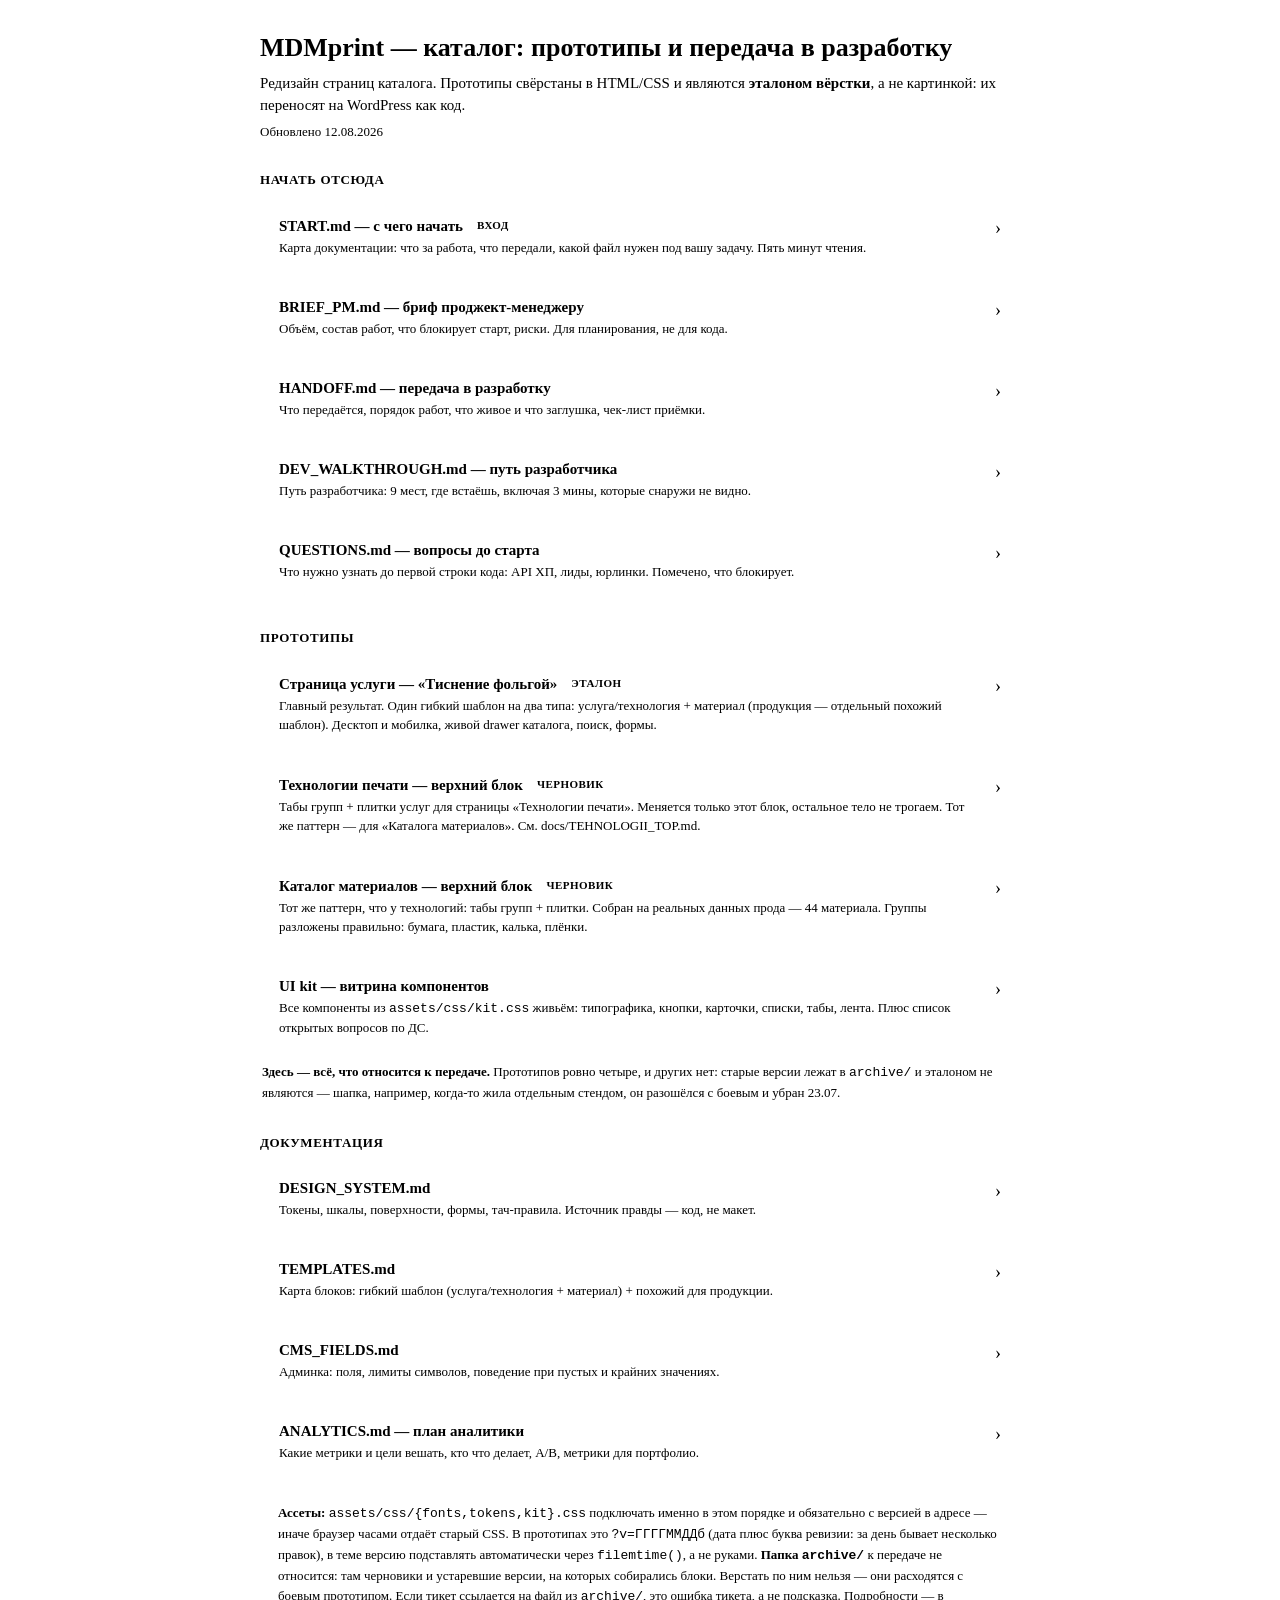
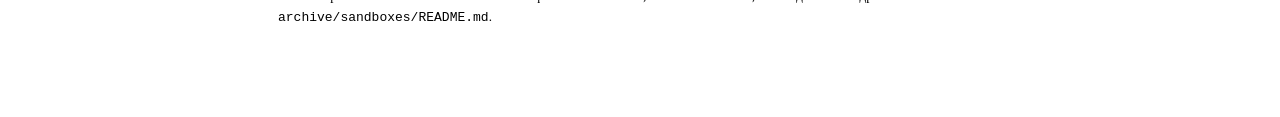
==== index.html @ 288db7f9 "Доки: точка входа START.md, переписан HANDOFF Разработчики пожаловались, что документацию тяжело чит" ====
<!DOCTYPE html>
<html lang="ru">
<head>
<meta charset="UTF-8">
<meta name="viewport" content="width=device-width, initial-scale=1">
<title>MDMprint — прототипы и передача в разработку</title>
<link rel="stylesheet" href="assets/css/fonts.css?v=20260720a">
<link rel="stylesheet" href="assets/css/tokens.css?v=20260722b">
<style>
  *{box-sizing:border-box;margin:0;padding:0}
  body{font-family:var(--font-body);color:var(--text-primary);background:var(--surface-subtle);
    padding:32px 20px 80px;-webkit-font-smoothing:antialiased}
  .wrap{max-width:760px;margin:0 auto}
  h1{font-family:var(--font-head);font-size:26px;line-height:32px;margin-bottom:8px}
  .sub{color:var(--text-secondary);font-size:15px;line-height:22px;margin-bottom:8px}
  .upd{color:var(--text-tertiary,var(--text-secondary));font-size:13px;margin-bottom:32px}
  h2{font-family:var(--font-head);font-size:13px;text-transform:uppercase;letter-spacing:.05em;
    color:var(--text-secondary);margin:32px 0 12px}
  a.row{display:flex;align-items:flex-start;gap:14px;padding:16px 18px;background:var(--surface-card);
    border:1px solid transparent;border-radius:var(--radius-md);margin-bottom:8px;
    text-decoration:none;color:var(--text-primary);transition:border-color .15s,box-shadow .15s}
  a.row:hover{border-color:var(--brand);box-shadow:0 4px 16px rgba(0,0,0,.06)}
  a.row b{font-size:15px;font-weight:700;display:block}
  a.row .d{font-size:13px;line-height:19px;color:var(--text-secondary);display:block;margin-top:3px}
  a.row .arr{margin-left:auto;color:var(--text-secondary);font-size:18px;line-height:1;padding-top:2px}
  .tag{display:inline-block;font-size:11px;font-weight:700;text-transform:uppercase;letter-spacing:.04em;
    background:var(--brand);color:var(--text-primary);border-radius:var(--radius-inside);
    padding:2px 6px;margin-left:8px;vertical-align:2px}
  .tag--wip{background:var(--surface-on-light);color:var(--text-secondary)}
  .note{background:var(--surface-card);border-radius:var(--radius-md);padding:16px 18px;
    font-size:13px;line-height:20px;color:var(--text-secondary);margin-top:8px}
  .note b{color:var(--text-primary)}
  .refs{font-size:13px;line-height:20px;color:var(--text-secondary);margin:6px 2px 0}
  .refs a{color:var(--text-primary);text-decoration:underline;text-underline-offset:2px}
</style>
</head>
<body>
<div class="wrap">
  <h1>MDMprint — каталог: прототипы и передача в разработку</h1>
  <p class="sub">Редизайн страниц каталога. Прототипы свёрстаны в HTML/CSS и являются
    <b>эталоном вёрстки</b>, а не картинкой: их переносят на WordPress как код.</p>
  <p class="upd">Обновлено 12.08.2026</p>

  <h2>Начать отсюда</h2>
  <a class="row" href="docs.html?doc=START.md">
    <span><b>START.md — с чего начать<span class="tag">вход</span></b>
      <span class="d">Карта документации: что за работа, что передали, какой файл нужен под вашу задачу. Пять минут чтения.</span></span>
    <span class="arr">›</span>
  </a>
  <a class="row" href="docs.html?doc=BRIEF_PM.md">
    <span><b>BRIEF_PM.md — бриф проджект-менеджеру</b>
      <span class="d">Объём, состав работ, что блокирует старт, риски. Для планирования, не для кода.</span></span>
    <span class="arr">›</span>
  </a>
  <a class="row" href="docs.html?doc=HANDOFF.md">
    <span><b>HANDOFF.md — передача в разработку</b>
      <span class="d">Что передаётся, порядок работ, что живое и что заглушка, чек-лист приёмки.</span></span>
    <span class="arr">›</span>
  </a>
  <a class="row" href="docs.html?doc=DEV_WALKTHROUGH.md">
    <span><b>DEV_WALKTHROUGH.md — путь разработчика</b>
      <span class="d">Путь разработчика: 9 мест, где встаёшь, включая 3 мины, которые снаружи не видно.</span></span>
    <span class="arr">›</span>
  </a>
  <a class="row" href="docs.html?doc=QUESTIONS.md">
    <span><b>QUESTIONS.md — вопросы до старта</b>
      <span class="d">Что нужно узнать до первой строки кода: API ХП, лиды, юрлинки. Помечено, что блокирует.</span></span>
    <span class="arr">›</span>
  </a>

  <h2>Прототипы</h2>
  <a class="row" href="prototypes/usluga.html">
    <span><b>Страница услуги — «Тиснение фольгой»<span class="tag">эталон</span></b>
      <span class="d">Главный результат. Один гибкий шаблон на два типа: услуга/технология + материал (продукция — отдельный похожий шаблон).
        Десктоп и мобилка, живой drawer каталога, поиск, формы.</span></span>
    <span class="arr">›</span>
  </a>
  <a class="row" href="prototypes/tehnologii-top.html">
    <span><b>Технологии печати — верхний блок<span class="tag tag--wip">черновик</span></b>
      <span class="d">Табы групп + плитки услуг для страницы «Технологии печати». Меняется только этот блок,
        остальное тело не трогаем. Тот же паттерн — для «Каталога материалов». См. docs/TEHNOLOGII_TOP.md.</span></span>
    <span class="arr">›</span>
  </a>
  <a class="row" href="prototypes/materialy-top.html">
    <span><b>Каталог материалов — верхний блок<span class="tag tag--wip">черновик</span></b>
      <span class="d">Тот же паттерн, что у технологий: табы групп + плитки. Собран на реальных
        данных прода — 44 материала. Группы разложены правильно: бумага, пластик, калька, плёнки.</span></span>
    <span class="arr">›</span>
  </a>
  <a class="row" href="prototypes/kit.html">
    <span><b>UI kit — витрина компонентов</b>
      <span class="d">Все компоненты из <code>assets/css/kit.css</code> живьём: типографика, кнопки,
        карточки, списки, табы, лента. Плюс список открытых вопросов по ДС.</span></span>
    <span class="arr">›</span>
  </a>
  <p class="refs"><b>Здесь — всё, что относится к передаче.</b> Прототипов ровно четыре, и других
    нет: старые версии лежат в <code>archive/</code> и эталоном не являются — шапка, например,
    когда-то жила отдельным стендом, он разошёлся с боевым и убран 23.07.</p>

  <h2>Документация</h2>
  <a class="row" href="docs.html?doc=DESIGN_SYSTEM.md">
    <span><b>DESIGN_SYSTEM.md</b>
      <span class="d">Токены, шкалы, поверхности, формы, тач-правила. Источник правды — код, не макет.</span></span>
    <span class="arr">›</span>
  </a>
  <a class="row" href="docs.html?doc=TEMPLATES.md">
    <span><b>TEMPLATES.md</b>
      <span class="d">Карта блоков: гибкий шаблон (услуга/технология + материал) + похожий для продукции.</span></span>
    <span class="arr">›</span>
  </a>
  <a class="row" href="docs.html?doc=CMS_FIELDS.md">
    <span><b>CMS_FIELDS.md</b>
      <span class="d">Админка: поля, лимиты символов, поведение при пустых и крайних значениях.</span></span>
    <span class="arr">›</span>
  </a>
  <a class="row" href="docs.html?doc=ANALYTICS.md">
    <span><b>ANALYTICS.md — план аналитики</b>
      <span class="d">Какие метрики и цели вешать, кто что делает, A/B, метрики для портфолио.</span></span>
    <span class="arr">›</span>
  </a>

  <div class="note">
    <b>Ассеты:</b> <code>assets/css/{fonts,tokens,kit}.css</code> подключать именно в этом порядке
    и обязательно с версией в адресе — иначе браузер часами отдаёт старый CSS. В прототипах это
    <code>?v=ГГГГММДДб</code> (дата плюс буква ревизии: за день бывает несколько правок), в теме
    версию подставлять автоматически через <code>filemtime()</code>, а не руками.
    <b>Папка <code>archive/</code></b> к передаче не относится: там черновики и устаревшие версии,
    на которых собирались блоки. Верстать по ним нельзя — они расходятся с боевым прототипом.
    Если тикет ссылается на файл из <code>archive/</code>, это ошибка тикета, а не подсказка.
    Подробности — в <code>archive/sandboxes/README.md</code>.
  </div>
</div>
</body>
</html>
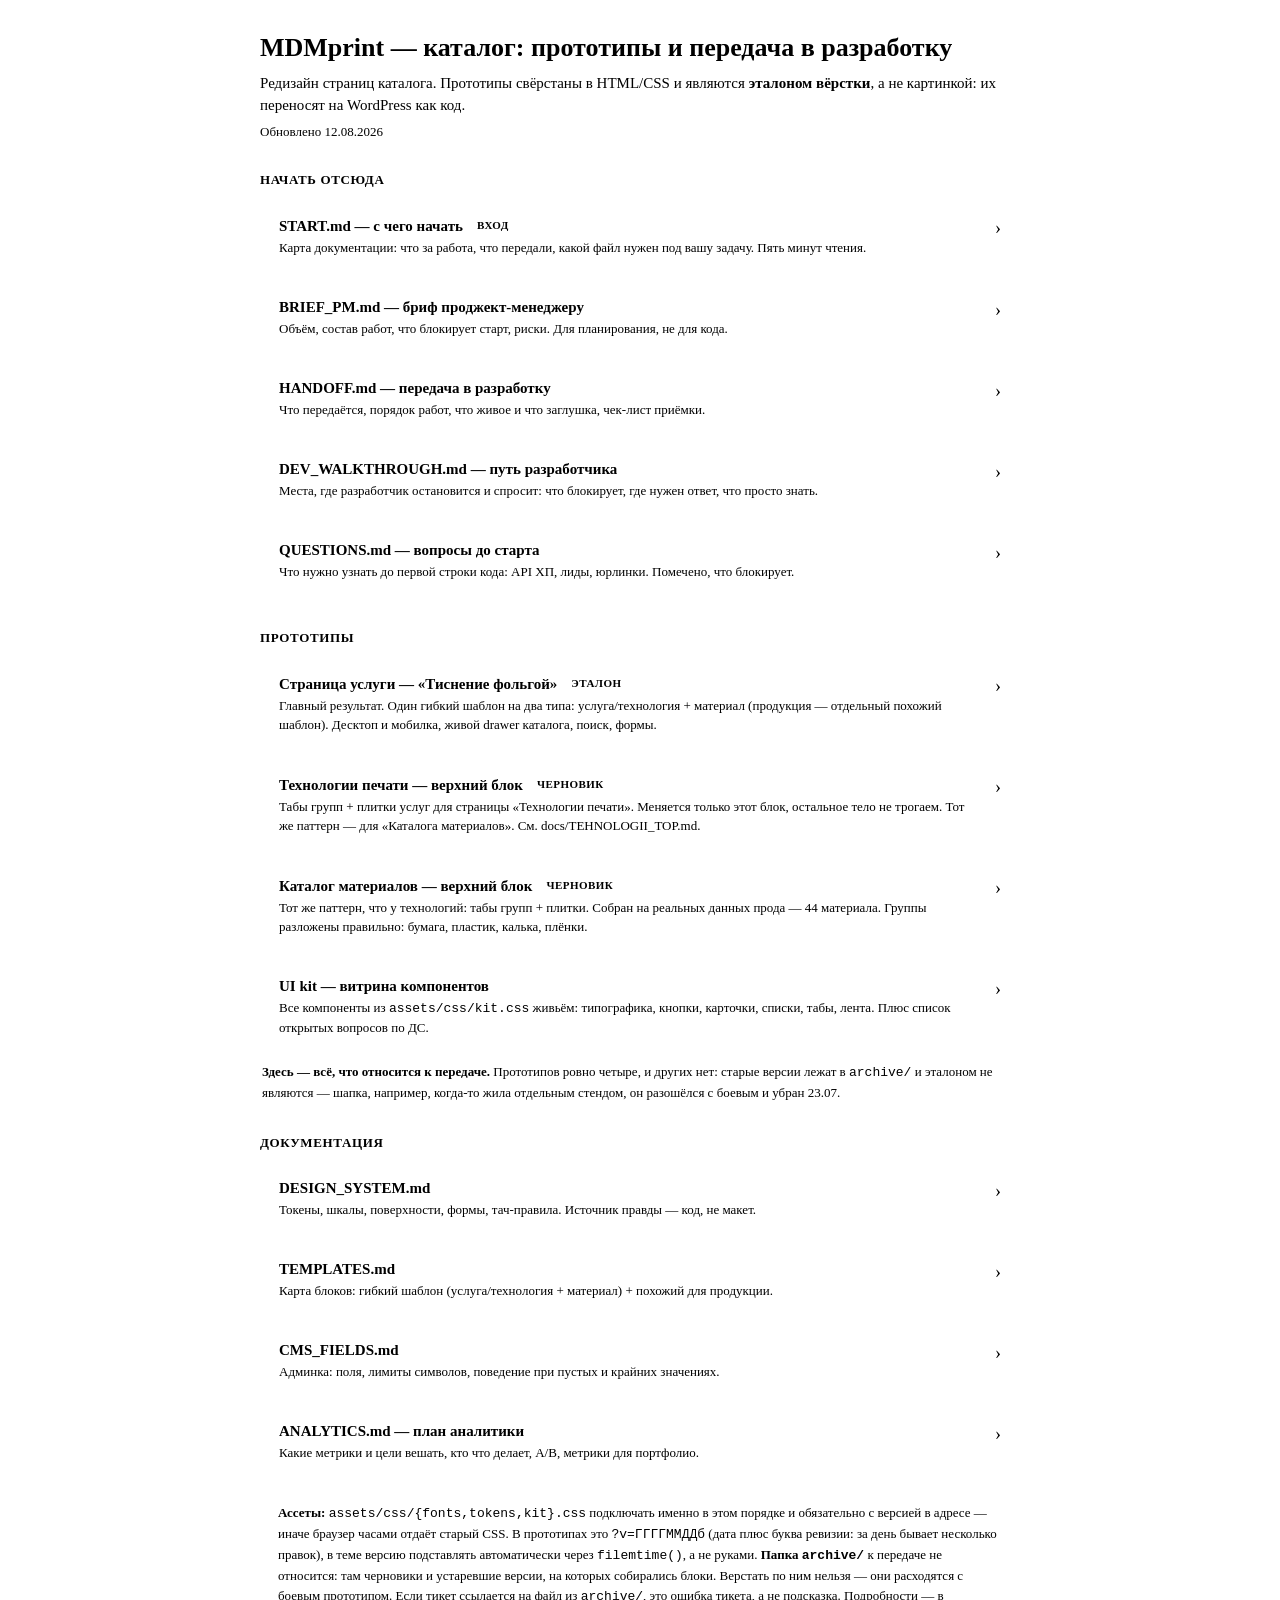
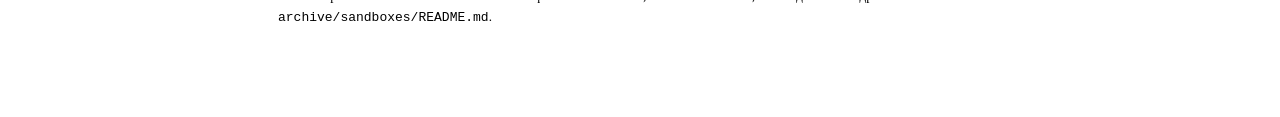
==== commit c4f707e7: "Доки: переписан DEV_WALKTHROUGH, чинены факты, marked локально Ревизия всех девяти доков после жалоб" ====
--- a/index.html
+++ b/index.html
@@ -59,7 +59,7 @@
   </a>
   <a class="row" href="docs.html?doc=DEV_WALKTHROUGH.md">
     <span><b>DEV_WALKTHROUGH.md — путь разработчика</b>
-      <span class="d">Путь разработчика: 9 мест, где встаёшь, включая 3 мины, которые снаружи не видно.</span></span>
+      <span class="d">Места, где разработчик остановится и спросит: что блокирует, где нужен ответ, что просто знать.</span></span>
     <span class="arr">›</span>
   </a>
   <a class="row" href="docs.html?doc=QUESTIONS.md">
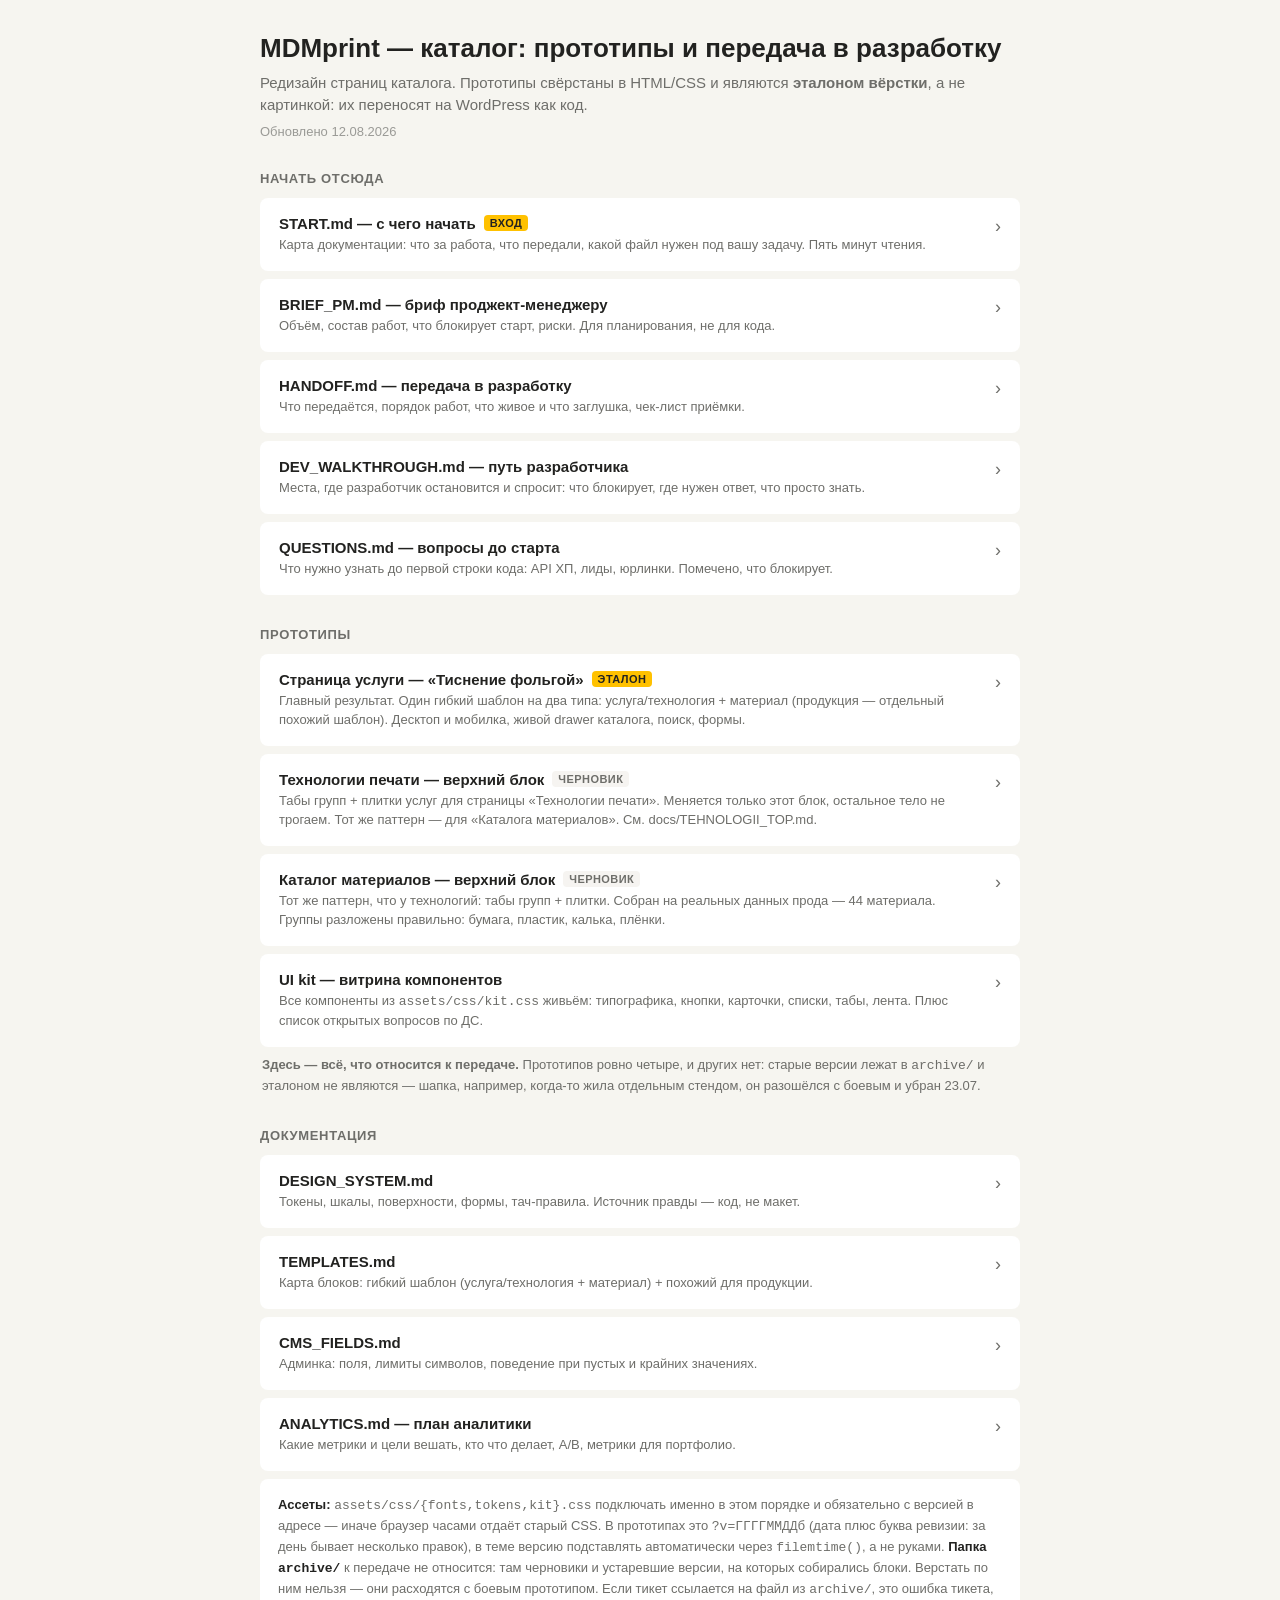
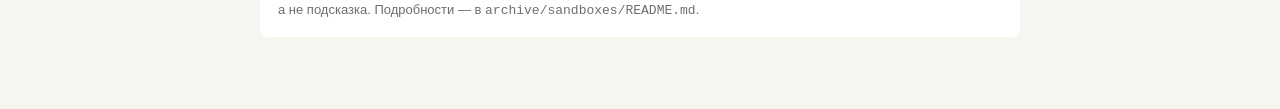
==== commit bc476fa6: "Токены: мобильный --container-pad 16px вынесен в tokens.css Боковые поля на мобилке задавались в <st" ====
--- a/index.html
+++ b/index.html
@@ -5,7 +5,7 @@
 <meta name="viewport" content="width=device-width, initial-scale=1">
 <title>MDMprint — прототипы и передача в разработку</title>
 <link rel="stylesheet" href="assets/css/fonts.css?v=20260720a">
-<link rel="stylesheet" href="assets/css/tokens.css?v=20260722b">
+<link rel="stylesheet" href="assets/css/tokens.css?v=20260817a">
 <style>
   *{box-sizing:border-box;margin:0;padding:0}
   body{font-family:var(--font-body);color:var(--text-primary);background:var(--surface-subtle);
--- a/assets/css/tokens.css
+++ b/assets/css/tokens.css
@@ -0,0 +1,144 @@
+/* ============================================================
+   MDMprint — Design tokens (единый источник правды)
+   Значения выверены по Figma «Layouts for mdmprint.ru v3».
+   Бренд-жёлтый переопределён на фирменный #FFC100.
+   ============================================================ */
+:root{
+  /* ---- Бренд ---- */
+  --brand:            #FFC100;   /* фирменный жёлтый */
+  --brand-hover:      #E6A800;   /* затемнение под hover/active */
+  --brand-dark:       #CC9E00;
+  --brand-text:       #A87D00;   /* бренд как цвет ТЕКСТА на светлом: #FFC100 даёт контраст 1.7:1 — нечитаемо */
+  --brand-soft:       #FFF3CC;   /* мягкая плашка-заливка */
+  --brand-soft-2:     #FFE9AE;   /* рамка/hover поверх --brand-soft */
+  --brand-tint:       rgba(255,193,0,.12); /* акцент @ ~12% */
+  --on-brand:         #222220;   /* текст на жёлтом */
+
+  /* ---- Текст ---- */
+  --text-primary:     #222220;
+  --text-secondary:   #6e6e6a;
+  --text-tertiary:    #9a9a96;
+  --text-on-dark:     #ffffff;
+
+  /* ---- Поверхности / линии ----
+     ЕДИНАЯ ТЁПЛАЯ НЕЙТРАЛЬНАЯ ШКАЛА: все светлые нейтрали тёплые (беж/песок), холодного серого нет —
+     гармонирует с тёплым брендом (#FFC100). Лайтнесс сохранён, тепло сдержанное (B ниже R на ~5–8). */
+  --surface-page:     #ffffff;
+  --surface-subtle:   #f6f5f0;   /* фон СЕКЦИИ (герой) — тёплый, самый светлый тон */
+  --surface-gray:     #f5f3ed;   /* подложка КАРТОЧКИ и мелких плашек (бейдж, disabled) */
+  --surface-gray-2:   #ebe8e1;   /* её hover/нажатое состояние */
+  --surface-panel:    #f2f0ec;   /* тёплая панель-подложка группирующей колонки (рельса мегаменю, трэи) */
+  --surface-card:     #ffffff;   /* белая плашка поверх нейтралей */
+  --surface-dark:     #222220;
+  --surface-dark-2:   #2b2b29;   /* панель/подложка на тёмном (топбар-меню) */
+  --surface-dark-hover:#000;     /* hover тёмной кнопки: --surface-dark уже тёмный, нужен шаг вниз */
+  --text-on-dark-2:   #c7c9cd;   /* приглушённый текст на тёмном */
+  --border-on-dark:   rgba(255,255,255,.09);
+  --border-on-dark-2: rgba(255,255,255,.35); /* заметная линия на тёмном: пунктир «можно нажать» */
+  --surface-on-dark:  rgba(255,255,255,.10); /* плитка поверх тёмного (1.36:1 — видна, но тиха) */
+  --surface-on-dark-2:rgba(255,255,255,.16); /* её hover */
+  --surface-on-light: rgba(96,68,20,.06);    /* зеркало on-dark для светлого: тональная ТЁПЛАЯ заливка (soft-кнопки/чипы) */
+  --surface-on-light-2:rgba(96,68,20,.11);   /* её hover */
+  /* ---- Цвета внешних площадок (маркер источника отзыва) ----
+     Единственные чужие бренд-цвета в системе: подменять их нельзя. */
+  --src-yandex:       #fc3f1d;
+  --src-2gis:         #19aa1e;
+
+  /* ---- Метки типов сущностей (поиск по сайту) ----
+     Категориальная палитра: различает вид результата, а не его статус.
+     Услуга/страница метки не красят — им хватает нейтральной --surface-gray,
+     раздел берёт бренд (--brand-text на --brand-soft). */
+  --tag-article:      #3b6fb0;  --tag-article-bg: #edf3fb;
+  --tag-portfolio:    #6b53b0;  --tag-portfolio-bg: #f1ecfb;
+  --tag-news:         #357646;  --tag-news-bg: #e9f6ed;  /* затемнён: #3f8a52 давал 3.8:1 на своём фоне */
+  --tag-section:      #856200;  /* «Раздел»: тёмный бренд-текст на --brand-soft (5:1); --brand-text давал 3.4:1 */
+
+  --danger:           #e0483a;   /* ошибки валидации, обязательные поля */
+  --success:          #2ea64f;   /* маркер «плюсы» */
+  --border:           #e6e1d8;   /* тёплая граница (в единой шкале) */
+  --border-strong:    #d9d3c9;
+
+  /* ---- Радиусы ---- */
+  --radius-inside:    4px;
+  --radius-md:        8px;
+  --radius-outside:   14px;
+  --radius-pill:      999px;
+
+  /* ---- Тень ---- */
+  --shadow:           0 4px 22px rgba(0,0,0,.10);
+  --shadow-lg:        0 24px 60px -24px rgba(0,0,0,.22);
+
+  /* ---- Отступы (шкала Figma) ---- */
+  --sp-2:2px; --sp-4:4px; --sp-6:6px; --sp-8:8px; --sp-10:10px;
+  --sp-12:12px; --sp-14:14px; --sp-16:16px; --sp-18:18px; --sp-20:20px; --sp-24:24px; --sp-28:28px; --sp-32:32px;
+  --sp-40:40px; --sp-48:48px; --sp-64:64px; --sp-80:80px;
+  --section-y:        80px;   /* вертикальный отступ секции */
+  /* ЗАЗОР МЕЖДУ КАРТОЧКАМИ (сетки и ленты). Токен, а не число по месту: правило «внешнее ≥
+     внутреннего» держится только если зазор и поле контейнера меняются согласованно.
+     На мобилке поле контейнера 16 — значит зазор обязан быть ≤ 16, иначе плитки стоят друг от
+     друга дальше, чем от края экрана, и сетка рассыпается на отдельные объекты. Ставим 12.
+     Ленты считают ширину карточки от этого же токена — иначе «2.2 в кадре» разъедется. */
+  --gap-card:         var(--sp-24);
+
+  /* ---- Раскладка ---- */
+  --container:        1176px;  /* ширина контента (Figma: 1176 при 1440, поля 132) */
+  --container-pad:    24px;    /* боковые поля на узких экранах */
+
+  /* ---- Шрифты ---- */
+  --font-head:        'AttractiveCond', 'PT Sans Narrow', -apple-system, 'Segoe UI', Arial, sans-serif;
+  --font-body:        'Roboto', -apple-system, 'Segoe UI', Arial, sans-serif;
+
+  /* ---- Типошкала: размер / интерлиньяж / трекинг ----
+     Заголовки — AttractiveCond, КАПС; текст — Roboto.
+     ВАЖНО: трекинг в Figma задан в ПРОЦЕНТАХ, не в px (H4 «2» = 2% = 0.36px при 18px).
+     Поэтому здесь em, а не px — иначе буквы разряжены в 3–6 раз. */
+  --t-display:        50px;  --t-display-lh:54px;  --t-display-ls:.01em;   /* 1%   */
+  --t-h1:             40px;  --t-h1-lh:44px;       --t-h1-ls:.01em;        /* 1%   */
+  --t-h2:             32px;  --t-h2-lh:44px;       --t-h2-ls:.015em;       /* 1.5% */
+  --t-h3:             24px;  --t-h3-lh:28px;       --t-h3-ls:.02em;        /* 2%   */
+  --t-h4:             18px;  --t-h4-lh:22px;       --t-h4-ls:.02em;        /* 2%   */
+  --t-lead:           18px;  --t-lead-lh:27px;
+  --t-body:           16px;  --t-body-lh:24px;
+  --t-small:          14px;  --t-small-lh:20px;
+  --t-caption:        13px;  --t-caption-lh:16px;
+  /* Трекинг .04em, а не макетные 0.5%: при 12px 0.5% = 0.06px, то есть трекинга нет вовсе, а
+     ступень --t-label живёт только капсом (теги карточек, .mk-eyebrow, подписи статбара). Капс
+     набран из прописных, у которых боковые просветы рассчитаны на соседство со строчными, — без
+     компенсации буквы слипаются, и тем заметнее, чем мельче кегль. 0.5% — недосмотр макета,
+     а не решение: в Figma у той же ступени соседи стоят с нормальным трекингом. */
+  --t-label:          12px;  --t-label-lh:16px;    --t-label-ls:.04em;
+  /* Микро-подпись: длительность ролика, вес файла, лейблы групп, бейджи. Ступень существовала
+     де-факто (кит набирал её числом 11 в трёх местах), но токена не было — значит на неё не
+     распространялась ДС. Заведена по факту использования, а не придумана. */
+  --t-micro:          11px;  --t-micro-lh:14px;    --t-micro-ls:.04em;
+  /* Интерактивная строка и поле ввода: пункты меню, строки каталога, инпуты, заголовки строк
+     чек-листа. Ступень существовала де-факто (11 мест числом 15), токена не было.
+     Кегль совпадает с --t-button — это совпадение, а не синоним: у кнопки свой леадинг (16, под
+     высоту 48) и свой вес. Держим врозь намеренно: иначе правка кнопки поехала бы по всему меню. */
+  --t-ui:             15px;  --t-ui-lh:20px;
+  --t-button:         15px;  --t-button-lh:16px;   --t-button-w:500;  /* Text/Button — Roboto Medium */
+}
+
+/* ---- Мобильная типошкала ----
+   Переопределяем сами ступени, а не заводим вторые токены (--t-h1-m и т.п.): тогда всё, что
+   набрано по ДС, съезжает на мобильную лестницу само, и в вёрстке не нужно дублировать правила
+   под каждый брейкпоинт. Приём в проекте уже был — так на мобилке жил --t-lead; здесь он просто
+   доведён до всей шкалы и убран из прототипа в ДС.
+   Почему ступени именно такие: десктопная лестница 50/40/32/24/18 на 390px не работает — h1 в 40
+   съедает пол-экрана, а h2 в 32 спорит с ним. Мобильная 40/34/24/18/16 сохраняет ЧЕТЫРЕ различимых
+   уровня: раньше h3 и h4 на мобилке оба сваливались в 18 и различались только весом (700 против
+   600) — этого мало, чтобы читалась иерархия.
+   Текстовые ступени (body/small/caption/label/micro) НЕ трогаем: 16px — минимум, ниже которого
+   iOS зумит поле ввода, а мера строки на мобилке чинится шириной контейнера, не кеглем. */
+@media (max-width:1023px){
+  :root{
+    --container-pad:  16px;  /* боковые поля на мобилке; --gap-card ниже обязан быть ≤ этого */
+    --t-display:      40px;  --t-display-lh:44px;
+    --t-h1:           34px;  --t-h1-lh:38px;
+    --t-h2:           24px;  --t-h2-lh:28px;
+    --t-h3:           18px;  --t-h3-lh:22px;
+    --t-h4:           16px;  --t-h4-lh:20px;
+    --t-lead:         16px;  --t-lead-lh:24px;
+    --gap-card:       var(--sp-12);   /* ≤ поля контейнера (16) — см. правило выше */
+  }
+}
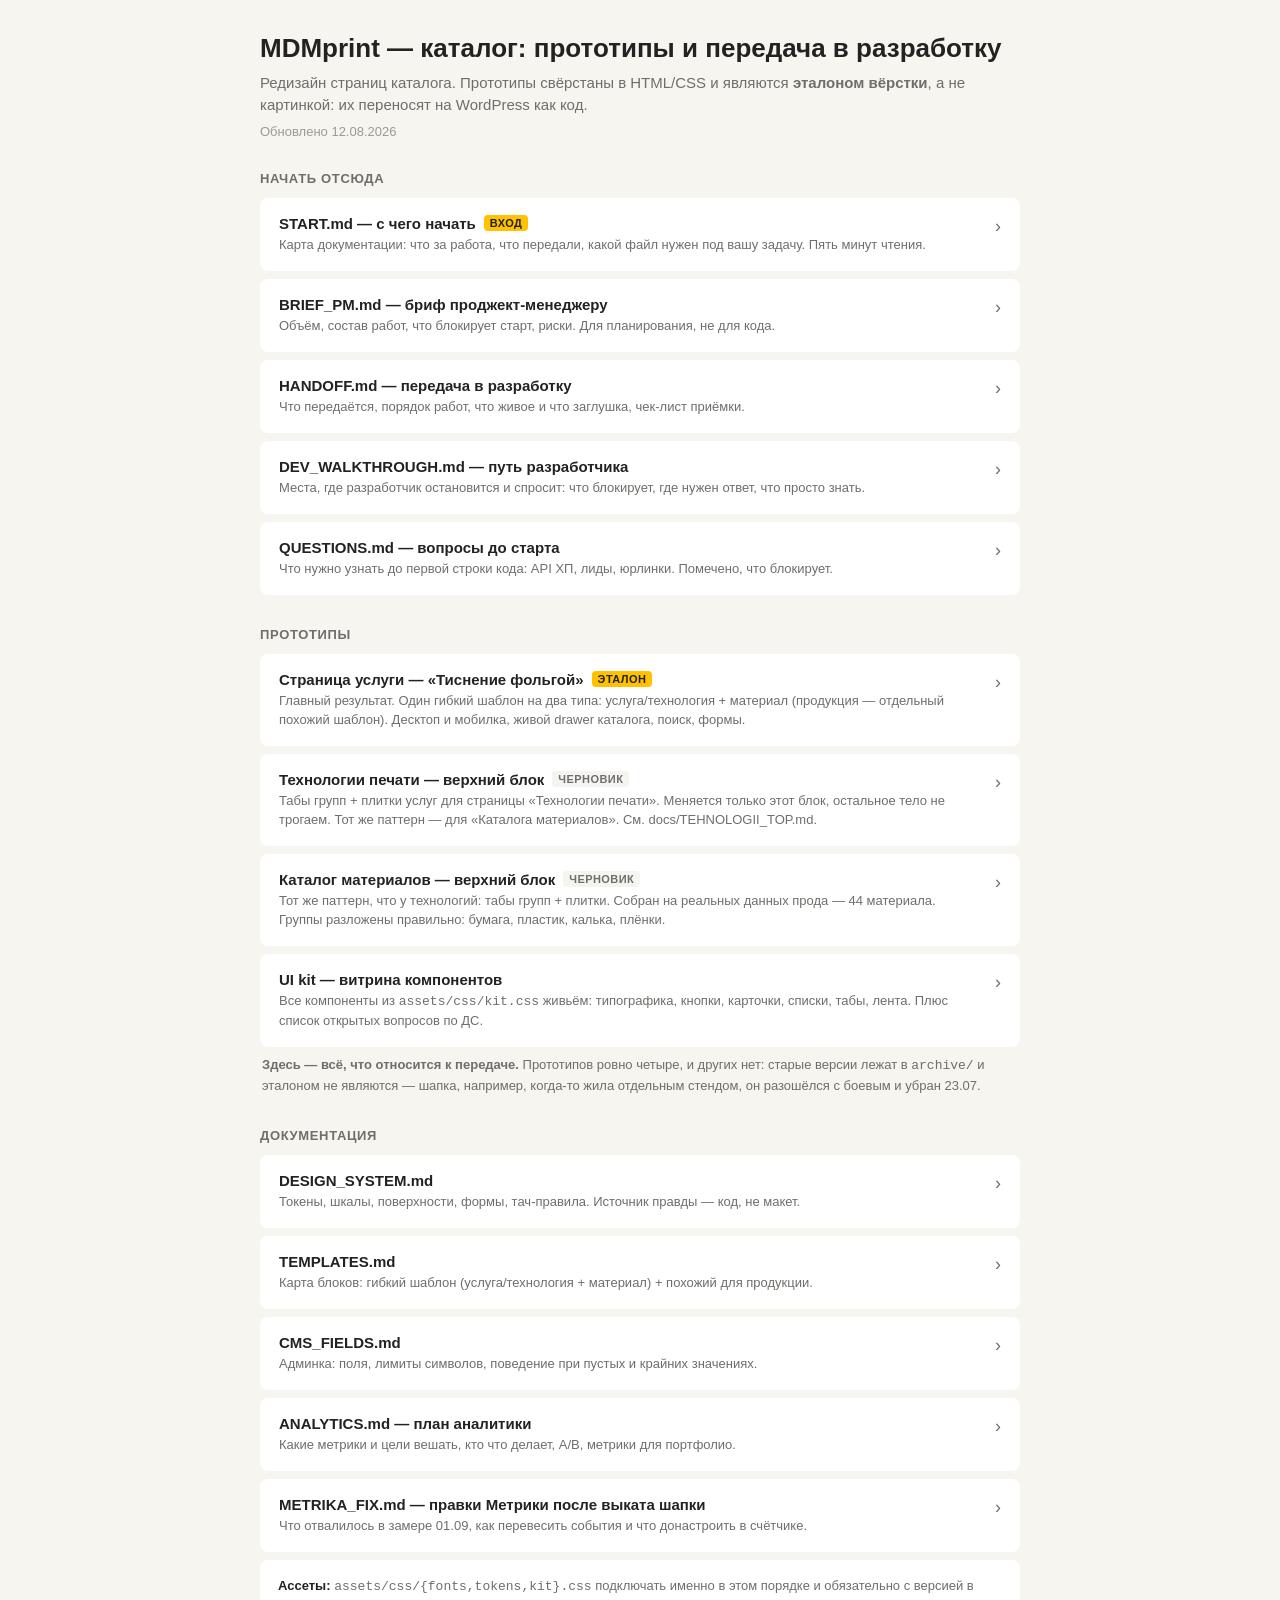
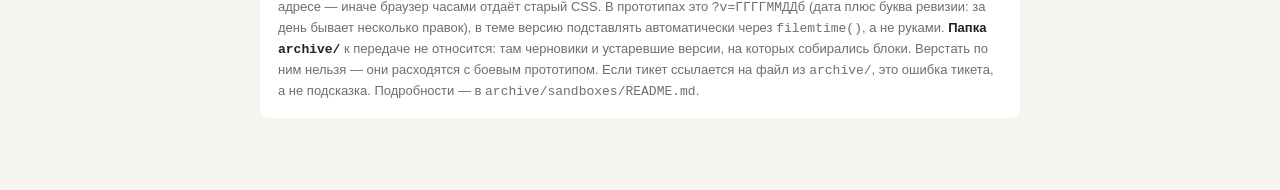
==== commit 7d3d3233: "Метрика: документ с правками после выката новой шапки Цели быстрого заказа из шапки завязаны на стар" ====
--- a/index.html
+++ b/index.html
@@ -119,6 +119,12 @@
     <span class="arr">›</span>
   </a>
 
+  <a class="row" href="docs.html?doc=METRIKA_FIX.md">
+    <span><b>METRIKA_FIX.md — правки Метрики после выката шапки</b>
+      <span class="d">Что отвалилось в замере 01.09, как перевесить события и что донастроить в счётчике.</span></span>
+    <span class="arr">›</span>
+  </a>
+
   <div class="note">
     <b>Ассеты:</b> <code>assets/css/{fonts,tokens,kit}.css</code> подключать именно в этом порядке
     и обязательно с версией в адресе — иначе браузер часами отдаёт старый CSS. В прототипах это
